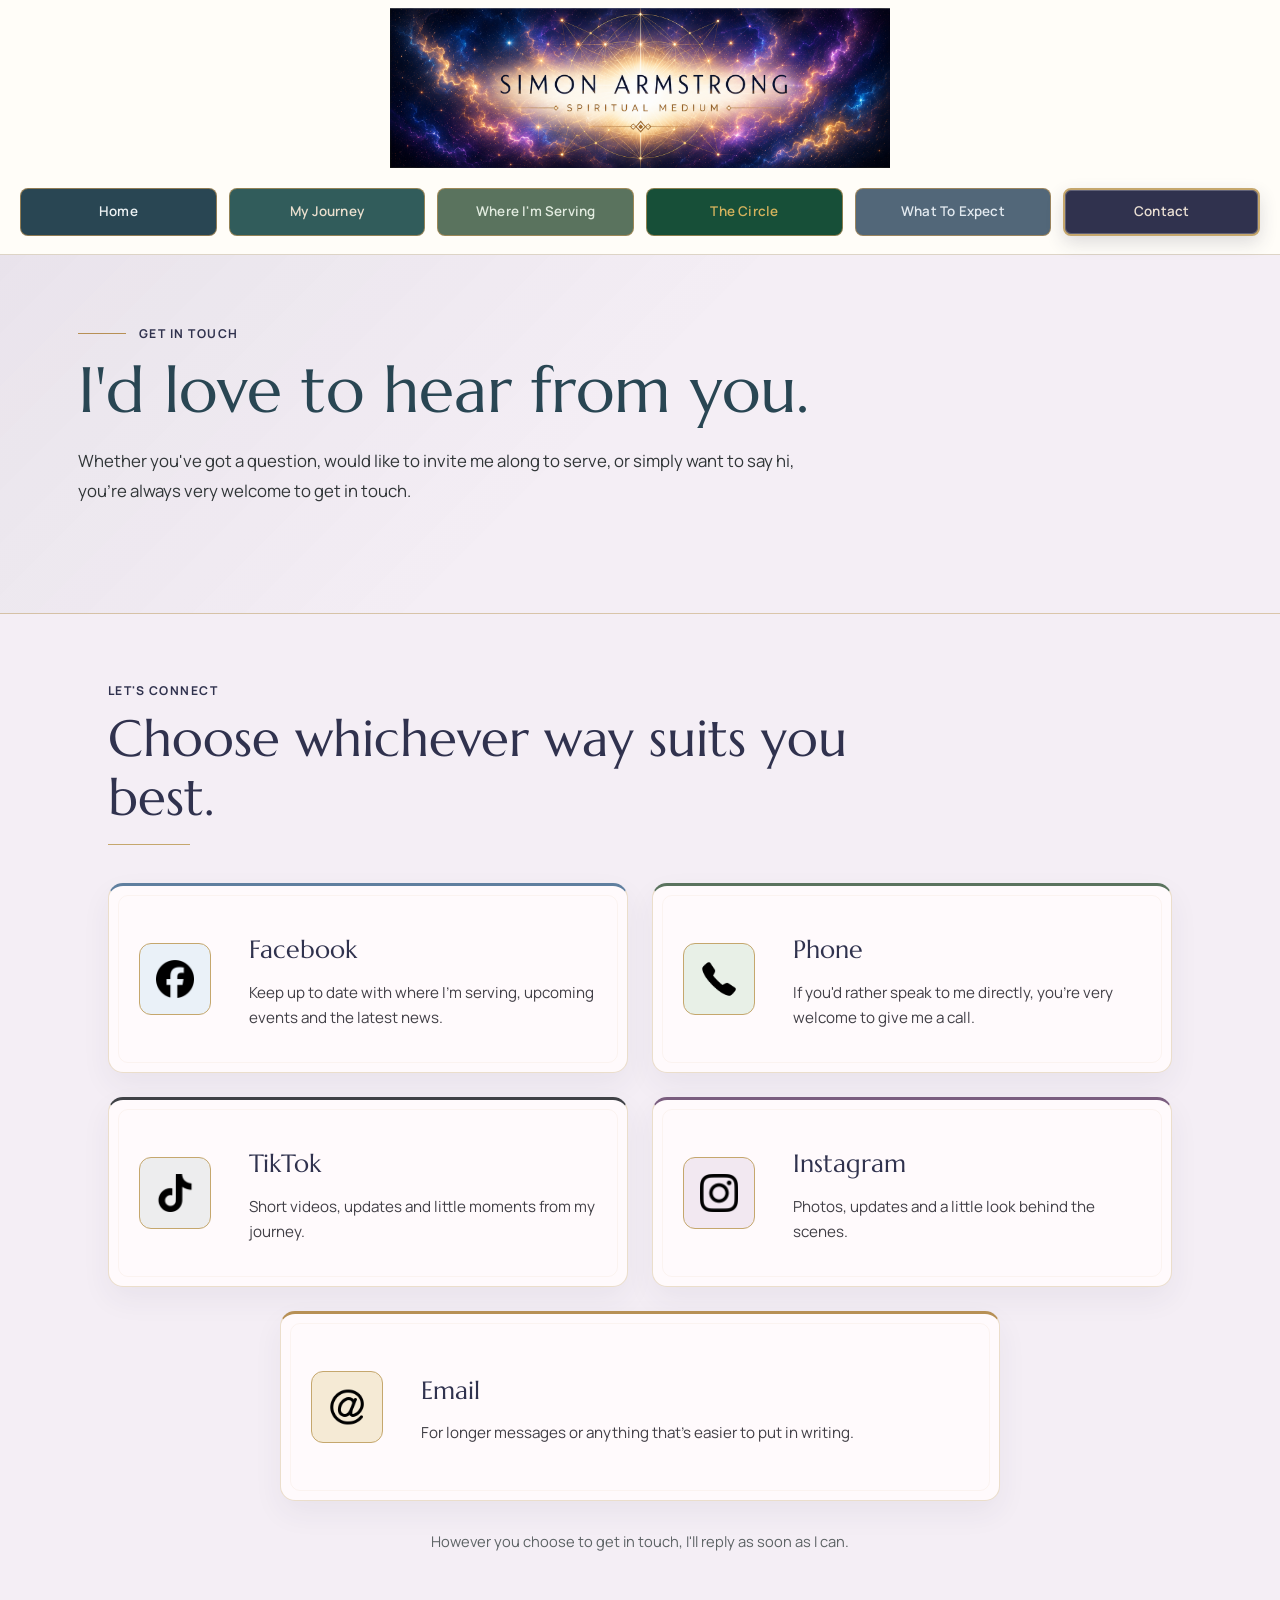
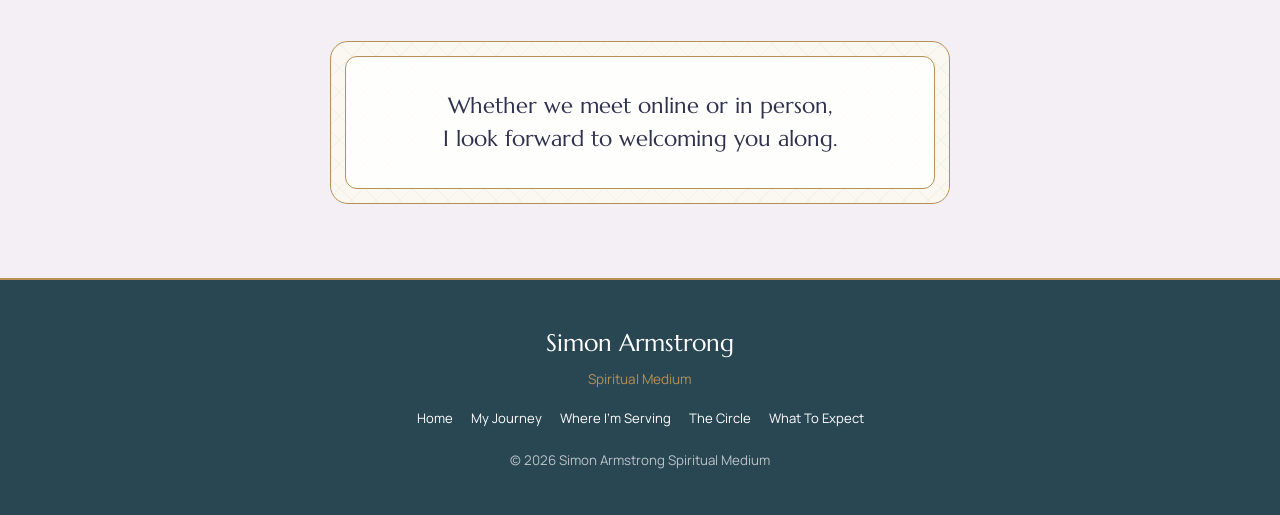
==== contact.html @ 05989e6f "Launch Version 2 website" ====
<!DOCTYPE html>
<html lang="en">
<head>
  <meta charset="UTF-8">
  <meta name="viewport" content="width=device-width, initial-scale=1.0">

  <title>Contact | Simon Armstrong Spiritual Medium</title>
  <meta name="description" content="Get in touch with Simon Armstrong Spiritual Medium through Facebook, Instagram, TikTok, phone or email.">

  <link rel="preconnect" href="https://fonts.googleapis.com">
  <link rel="preconnect" href="https://fonts.gstatic.com" crossorigin>
  <link href="https://fonts.googleapis.com/css2?family=Manrope:wght@400;500;600;700&family=Marcellus&display=swap" rel="stylesheet">

  <link rel="icon" type="image/x-icon" href="Images/favicon.ico">
  <link rel="icon" type="image/png" sizes="32x32" href="Images/favicon-32x32.png">
  <link rel="icon" type="image/png" sizes="16x16" href="Images/favicon-16x16.png">
  <link rel="apple-touch-icon" sizes="180x180" href="Images/apple-touch-icon.png">
  <link rel="icon" type="image/png" sizes="192x192" href="Images/android-chrome-192x192.png">
  <link rel="icon" type="image/png" sizes="512x512" href="Images/favicon-512x512.png">
  <link rel="manifest" href="site.webmanifest">

  <link rel="stylesheet" href="css/style.css">
  <link rel="stylesheet" href="css/contact.css">
</head>

<body class="page-contact">

  <header class="site-header">
    <div class="banner-wrap">
      <img
        class="site-banner"
        src="Images/Simon-Armstrong-Banner.png"
        alt="Simon Armstrong Spiritual Medium">
    </div>

    <nav class="site-nav" aria-label="Main navigation">
      <a class="nav-link nav-home" href="index.html">Home</a>
      <a class="nav-link nav-journey" href="my-journey.html">My Journey</a>
      <a class="nav-link nav-serving" href="where-im-serving.html">Where I'm Serving</a>
      <a class="nav-link nav-circle" href="the-circle.html">The Circle</a>
      <a class="nav-link nav-expect" href="what-to-expect.html">What To Expect</a>
      <a class="nav-link nav-contact active" href="contact.html" aria-current="page">Contact</a>
    </nav>
  </header>

  <main>

    <section class="contact-hero">
      <div class="contact-hero-inner">
        <p class="eyebrow contact-eyebrow">Get In Touch</p>
        <h1>I'd love to hear from you.</h1>
        <p class="contact-intro">
          Whether you've got a question, would like to invite me along to serve,
          or simply want to say hi, you're always very welcome to get in touch.
        </p>
      </div>
    </section>

    <section class="contact-main">

      <div class="contact-heading">
        <p class="section-kicker">Let's connect</p>
        <h2>Choose whichever way suits you best.</h2>
        <span class="contact-heading-line" aria-hidden="true"></span>
      </div>

      <div class="contact-grid">

        <a class="contact-card contact-facebook"
           href="https://www.facebook.com/SimonArmstrongSpiritualMedium/"
           target="_blank"
           rel="noopener noreferrer"
           aria-label="Visit Simon Armstrong Spiritual Medium on Facebook">
          <div class="contact-icon-tile">
            <img src="Images/facebook.png" alt="" class="contact-icon">
          </div>
          <div class="contact-card-copy">
            <h3>Facebook</h3>
            <p>Keep up to date with where I'm serving, upcoming events and the latest news.</p> 
          </div>
        </a>

        <a class="contact-card contact-phone"
           href="tel:07507223166"
           aria-label="Call Simon Armstrong">
          <div class="contact-icon-tile">
            <img src="Images/Phone-Icon.png" alt="" class="contact-icon">
          </div>
          <div class="contact-card-copy">
            <h3>Phone</h3>
            <p>If you'd rather speak to me directly, you're very welcome to give me a call.</p>
          </div>
        </a>

        <a class="contact-card contact-tiktok"
           href="https://www.tiktok.com/@simonarmstrongmedium"
           target="_blank"
           rel="noopener noreferrer"
           aria-label="Follow Simon Armstrong Spiritual Medium on TikTok">
          <div class="contact-icon-tile">
            <img src="Images/tiktok.png" alt="" class="contact-icon">
          </div>
          <div class="contact-card-copy">
            <h3>TikTok</h3>
            <p>Short videos, updates and little moments from my journey.</p>
          </div>
        </a>

        <a class="contact-card contact-instagram"
           href="https://www.instagram.com/simonarmstrongspiritualmedium/"
           target="_blank"
           rel="noopener noreferrer"
           aria-label="Follow Simon Armstrong Spiritual Medium on Instagram">
          <div class="contact-icon-tile">
            <img src="Images/instagram.png" alt="" class="contact-icon">
          </div>
          <div class="contact-card-copy">
            <h3>Instagram</h3>
            <p>Photos, updates and a little look behind the scenes.</p>
          </div>
        </a>

        <a class="contact-card contact-email contact-card-wide"
           href="mailto:Simon.Armstrong.Medium@hotmail.com"
           aria-label="Email Simon Armstrong">
          <div class="contact-icon-tile">
            <img src="Images/Email-Icon.png" alt="" class="contact-icon">
          </div>
          <div class="contact-card-copy">
            <h3>Email</h3>
            <p>For longer messages or anything that's easier to put in writing.</p>
          </div>
        </a>

      </div>

      <p class="contact-note">
        However you choose to get in touch, I'll reply as soon as I can.
      </p>

    </section>

    <section class="contact-belief">
      <aside class="contact-signature">
        <div class="contact-signature-inner">
          <p>
            Whether we meet online or in person,<br>
            I look forward to welcoming you along.
          </p>
        </div>
      </aside>
    </section>

  </main>

  <footer class="site-footer">
    <div class="footer-inner">
      <div>
        <strong>Simon Armstrong</strong>
        <span>Spiritual Medium</span>
      </div>

      <div class="footer-links">
        <a href="index.html">Home</a>
        <a href="my-journey.html">My Journey</a>
        <a href="where-im-serving.html">Where I'm Serving</a>
        <a href="the-circle.html">The Circle</a>
        <a href="what-to-expect.html">What To Expect</a>
      </div>

      <small>&copy; 2026 Simon Armstrong Spiritual Medium</small>
    </div>
  </footer>

</body>
</html>
---- css/style.css ----
:root {
  --cream: #f7f3eb;
  --warm-white: #fffdf8;
  --charcoal: #303537;
  --muted-text: #5c6264;
  --brass: #b79055;
  --stone: #ddd4c6;
  --shadow: 0 16px 38px rgba(36, 58, 68, 0.11);

  --home-dark: #294653;
  --home-light: #edf2f4;

  --journey-dark: #315c5b;
  --journey-light: #eadfce;

  --serving-dark: #5a735e;
  --serving-light: #e1ebdf;

  --circle-dark: #174f38;
  --circle-light: #d5b35d;

  --expect-dark: #526779;
  --expect-light: #e2e9ef;

  --contact-dark: #30324E;
  --contact-light: #e9dfd3;

  --page-width: 1320px;
}

* {
  box-sizing: border-box;
}

html {
  scroll-behavior: smooth;
}

body {
  margin: 0;
  background: var(--cream);
  color: var(--charcoal);
  font-family: "Manrope", Arial, sans-serif;
  line-height: 1.75;
}

img {
  display: block;
  max-width: 100%;
}

a {
  color: inherit;
}

.site-header {
  background: var(--warm-white);
  border-bottom: 1px solid var(--stone);
}

.banner-wrap {
    width: 96%;
    max-width: 1360px;
    margin: 0 auto;
    padding: 8px 0 6px;
}

.site-banner {
    display: block;
    width: 100%;
    height: auto;
    max-height: 160px;
    object-fit: contain;
    object-position: center;
}

.site-nav {
  max-width: var(--page-width);
  margin: 0 auto;
  padding: 14px 20px 18px;
  display: grid;
  grid-template-columns: repeat(6, minmax(0, 1fr));
  gap: 12px;
}

.nav-link {
  min-height: 46px;
  padding: 10px 12px;
  display: flex;
  align-items: center;
  justify-content: center;
  border: 1px solid rgba(183, 144, 85, 0.72);
  border-radius: 8px;
  text-decoration: none;
  text-align: center;
  letter-spacing: 0.015em;
  font-size: 0.84rem;
  font-weight: 600;
  transition: transform 180ms ease, box-shadow 180ms ease, filter 180ms ease;
}

.nav-link:hover,
.nav-link:focus-visible {
  transform: translateY(-2px);
  box-shadow: 0 8px 18px rgba(30, 50, 58, 0.12);
  filter: brightness(1.04);
}

.nav-home {
  background: var(--home-dark);
  color: var(--home-light);
}

.nav-journey {
  background: var(--journey-dark);
  color: var(--journey-light);
}

.nav-serving {
  background: var(--serving-dark);
  color: var(--serving-light);
}

.nav-circle {
  background: var(--circle-dark);
  color: var(--circle-light);
}

.nav-expect {
  background: var(--expect-dark);
  color: var(--expect-light);
}

.nav-contact {
  background: var(--contact-dark);
  color: var(--contact-light);
}

.nav-link.active {
  transform: none;
  border-width: 2px;
  box-shadow: inset 0 0 0 1px rgba(255, 255, 255, 0.2);
}

.hero {
  max-width: var(--page-width);
  margin: 0 auto;
  padding: 56px 30px 78px;
  display: grid;
  grid-template-columns: minmax(0, 1.58fr) minmax(220px, 0.42fr);
  gap: 64px;
  align-items: center;
}

.hero-copy {
  max-width: 760px;
}

.eyebrow,
.section-kicker {
  margin: 0;
  color: var(--journey-dark);
  font-size: 0.76rem;
  font-weight: 700;
  letter-spacing: 0.12em;
  text-transform: uppercase;
}

.eyebrow {
  display: flex;
  align-items: center;
  gap: 13px;
}

.eyebrow::before {
  content: "";
  width: 48px;
  height: 1px;
  background: var(--brass);
}

h1,
h2,
h3 {
  margin-top: 0;
  color: var(--home-dark);
  font-family: "Marcellus", Georgia, serif;
  font-weight: 400;
}

.hero h1 {
  margin: 16px 0 22px;
  font-size: clamp(3rem, 5.5vw, 5.25rem);
  line-height: 1.03;
}

.hero-lead {
  font-size: 1.12rem;
}

.hero p {
  margin: 0 0 15px;
}

.thank-you-line {
  font-weight: 600;
}

.button-row {
  margin-top: 28px;
  display: flex;
  flex-wrap: wrap;
  gap: 13px;
}

.page-button,
.panel-link {
  display: inline-flex;
  align-items: center;
  justify-content: center;
  min-height: 47px;
  padding: 12px 22px;
  border: 1px solid var(--brass);
  border-radius: 8px;
  text-decoration: none;
  letter-spacing: 0.01em;
  font-size: 0.78rem;
  font-weight: 700;
  transition: transform 180ms ease, box-shadow 180ms ease, filter 180ms ease;
}

.page-button:hover,
.page-button:focus-visible,
.panel-link:hover,
.panel-link:focus-visible {
  transform: translateY(-2px);
  box-shadow: 0 8px 18px rgba(31, 51, 59, 0.12);
  filter: brightness(1.04);
}

.journey-button,
.journey-link {
  background: var(--journey-dark);
  color: var(--journey-light);
}

.serving-button,
.serving-link {
  background: var(--serving-dark);
  color: var(--serving-light);
}

.circle-button {
  background: var(--circle-dark);
  color: var(--circle-light);
}

.expect-button,
.expect-link {
  background: var(--expect-dark);
  color: var(--expect-light);
}

.portrait-frame {
  width: min(100%, 255px);
  justify-self: end;
  padding: 7px;
  background: var(--warm-white);
  border: 1px solid var(--brass);
  border-radius: 14px;
  box-shadow: var(--shadow);
}

.hero-portrait {
  width: 100%;
  max-height: 330px;
  border-radius: 9px;
  object-fit: cover;
  object-position: center 14%;
}

.belief {
  background: var(--home-dark);
  border-top: 1px solid var(--brass);
  border-bottom: 1px solid var(--brass);
  color: white;
}

.belief-inner {
  max-width: 930px;
  margin: 0 auto;
  padding: 54px 28px;
  text-align: center;
}

.belief p {
  margin: 0;
  font-family: "Marcellus", Georgia, serif;
  font-size: clamp(1.5rem, 3vw, 2.2rem);
  line-height: 1.5;
}

.section-shell {
  max-width: var(--page-width);
  margin: 0 auto;
  padding: 76px 28px;
}

.section-heading {
  max-width: 760px;
  margin: 0 auto 70px;
  text-align: center;
}

.section-heading.left {
  max-width: none;
  margin-left: 0;
  text-align: left;
}

.section-heading h2,
.circle-copy h2,
.expect-copy h2 {
  margin: 8px 0 10px;
  font-size: clamp(2.25rem, 4vw, 3.7rem);
  line-height: 1.1;
}

.heading-line {
  display: block;
  width: 86px;
  height: 1px;
  margin: 17px auto 0;
  background: var(--brass);
}

.section-heading.left .heading-line {
  margin-left: 0;
}

.next-service {
  padding-bottom: 28px;
}

.next-service-card {
  position: relative;
  overflow: hidden;
  padding: 30px;
  display: grid;
  grid-template-columns: 150px 1fr auto;
  gap: 30px;
  align-items: center;
  background: var(--warm-white);
  border: 1px solid var(--stone);
  border-radius: 14px;
  box-shadow: 0 12px 30px rgba(36, 58, 68, 0.08);
}

.next-date,
.next-details,
.next-type,
.loading-message,
.no-services {
  position: relative;
}

.next-date {
  color: var(--serving-dark);
  font-size: 0.84rem;
  font-weight: 700;
  letter-spacing: 0.05em;
}

.next-date strong {
  display: block;
  margin-top: 4px;
  color: var(--home-dark);
  font-family: "Marcellus", Georgia, serif;
  font-size: 2.15rem;
  font-weight: 400;
  letter-spacing: 0;
  line-height: 1;
}

.next-details h3 {
  margin: 0 0 4px;
  font-size: 1.55rem;
}

.next-details p {
  margin: 0;
  color: var(--muted-text);
}

.next-type {
  padding: 9px 13px;
  background: var(--serving-dark);
  color: var(--serving-light);
  border: 1px solid var(--brass);
  border-radius: 8px;
  font-size: 0.72rem;
  font-weight: 700;
}

.text-link {
  display: inline-block;
  margin-top: 20px;
  color: var(--serving-dark);
  font-weight: 700;
  text-decoration-thickness: 1px;
  text-underline-offset: 4px;
}

.feature-grid{
    display:grid;
    grid-template-columns:repeat(2,minmax(0,1fr));
    gap:24px;
}

.feature-panel {
    min-height: 275px;
    padding: 32px;
    display: flex;
    flex-direction: column;
    background: var(--warm-white);
    border: 1px solid var(--stone);
    border-radius: 14px;
    transition: transform 180ms ease, box-shadow 180ms ease;
}

.feature-panel:hover {
 transform: translateY(-6px);
box-shadow: 0 18px 35px rgba(0,0,0,.08);
}

.feature-accent {
  width: 72px;
  height: 4px;
  margin-bottom: 22px;
  border-radius: 999px;
}

.journey-panel .feature-accent {
  background: var(--journey-dark);
}

.serving-panel .feature-accent {
  background: var(--serving-dark);
}

.expect-panel .feature-accent {
  background: var(--expect-dark);
}

.journey-panel {
    background: var(--warm-white);
}

.serving-panel {
    background: #f7fbf7;
}

.expect-panel {
    background: #f7f9fd;
}

.feature-panel h3 {
  margin-bottom: 12px;
  font-size: 1.9rem;
}

.feature-panel p {
  margin-bottom: 23px;
}

.panel-link {
    min-height: 40px;
    padding: 11px 16px;
    font-size: 0.72rem;

    display: inline-flex;
    width: fit-content;
    align-items: center;
    justify-content: center;

    margin-top: auto;
    align-self: flex-start;
}

.circle-section {
  padding: 74px 24px;
  background: #eaf0e9;
  border-top: 1px solid var(--stone);
  border-bottom: 1px solid var(--stone);
}

.circle-inner {
  max-width: var(--page-width);
  margin: 0 auto;
  display: grid;
  grid-template-columns: 0.84fr 1.16fr;
  gap: 58px;
  align-items: center;
}

.circle-brand-panel {
  min-height: 255px;
  padding: 36px;
  display: grid;
  place-content: center;
  text-align: center;
  background: var(--circle-dark);
  border: 1px solid var(--brass);
  border-radius: 16px;
  color: var(--circle-light);
}

.circle-small {
  margin: 0;
  font-size: 0.83rem;
  font-weight: 700;
  letter-spacing: 0.08em;
}

.circle-brand-panel h2 {
  margin: 3px 0 14px;
  color: var(--circle-light);
  font-size: clamp(2.4rem, 4vw, 3.8rem);
}

.circle-tagline {
  margin: 0;
  font-size: 0.76rem;
  font-weight: 700;
  letter-spacing: 0.06em;
}

.circle-copy p {
  font-size: 1.03rem;
}

.circle-eyebrow {
  color: var(--circle-dark);
}

.expect-section {
  display: grid;
  grid-template-columns: minmax(0, 0.78fr) minmax(0, 1.22fr);
  gap: 54px;
  align-items: center;
}

.expect-quote {
  min-height: 260px;
  padding: 35px;
  display: grid;
  place-items: center;
  background:
    linear-gradient(135deg, transparent 39%, rgba(82, 103, 121, 0.10) 40%, rgba(82, 103, 121, 0.10) 41%, transparent 42%),
    linear-gradient(45deg, transparent 39%, rgba(82, 103, 121, 0.10) 40%, rgba(82, 103, 121, 0.10) 41%, transparent 42%),
    var(--warm-white);
  background-size: 38px 38px;
  border: 1px solid var(--stone);
  border-radius: 14px;
}

.expect-quote p {
  max-width: 330px;
  margin: 0;
  padding: 23px;
  background: rgba(255, 253, 248, 0.94);
  border: 1px solid var(--brass);
  border-radius: 10px;
  color: var(--expect-dark);
  font-family: "Marcellus", Georgia, serif;
  font-size: 1.55rem;
  line-height: 1.4;
  text-align: center;
}

.expect-eyebrow {
  color: var(--expect-dark);
}

.site-footer {
  background: var(--home-dark);
  border-top: 2px solid var(--brass);
  color: white;
}

.footer-inner {
  max-width: var(--page-width);
  margin: 0 auto;
  padding: 42px 24px;
  text-align: center;
}

.site-footer strong {
  display: block;
  font-family: "Marcellus", Georgia, serif;
  font-size: 1.5rem;
  font-weight: 400;
}

.site-footer span {
  color: var(--brass);
  font-size: 0.85rem;
}

.footer-links {
  margin: 15px 0;
  display: flex;
  flex-wrap: wrap;
  justify-content: center;
  gap: 18px;
}

.footer-links a {
  color: white;
  font-size: 0.82rem;
  text-decoration: none;
}

.site-footer small {
  color: rgba(255, 255, 255, 0.68);
}

@media (max-width: 980px) {
  .site-nav {
    grid-template-columns: repeat(3, minmax(0, 1fr));
  }

  .hero {
    grid-template-columns: 1fr;
    gap: 40px;
    padding-top: 48px;
  }

  .portrait-frame {
    justify-self: center;
  }

  .next-service-card {
    grid-template-columns: 120px 1fr;
  }

  .next-type {
    grid-column: 1 / -1;
    justify-self: start;
  }

  .feature-grid,
  .circle-inner,
  .expect-section {
    grid-template-columns: 1fr;
  }
}

@media (max-width: 620px) {
  .banner-wrap {
    padding: 6px 4px 4px;
  }

  .site-banner {
    max-height: 96px;
  }

  .site-nav {
    grid-template-columns: repeat(2, minmax(0, 1fr));
    gap: 8px;
    padding: 12px 12px 15px;
  }

  .nav-link {
    min-height: 42px;
    padding: 9px 8px;
    font-size: 0.7rem;
  }

  .hero,
  .section-shell {
    padding-left: 20px;
    padding-right: 20px;
  }

  .hero h1 {
    font-size: clamp(2.7rem, 15vw, 4.1rem);
  }

  .portrait-frame {
    width: min(74vw, 235px);
  }

  .hero-portrait {
    max-height: 310px;
  }

  .next-service-card {
    grid-template-columns: 1fr;
    gap: 14px;
  }

  .next-type {
    grid-column: auto;
  }

  .feature-panel {
    padding: 28px;
  }

  .circle-section {
    padding-left: 20px;
    padding-right: 20px;
  }
}
---- css/contact.css ----
/* =========================================
   CONTACT
   ========================================= */

:root {
  --contact-page: #f4eef5;
  --contact-surface: #fffafc;
  --contact-deep: #30324e;
  --contact-mid: #726b83;
  --contact-soft: #e8deeb;
  --contact-line: #c5a76d;
  --contact-text: #413f46;
}

.page-contact {
  background: var(--contact-page);
}

.page-contact .nav-contact.active {
  border-color: var(--contact-line);
  box-shadow:
    inset 0 0 0 1px rgba(255,255,255,.24),
    0 7px 18px rgba(48,50,78,.16);
}

/* ---------- Hero ---------- */

.contact-hero {
  padding: 68px 0 90px;
  background:
    linear-gradient(135deg, rgba(48,50,78,.06), transparent 48%),
    var(--contact-page);
  border-bottom: 1px solid rgba(197,167,109,.55);
}

.contact-hero-inner {
  max-width: 1180px;
  margin: 0 auto;
  padding: 0 28px
}

.contact-eyebrow {
  color: var(--contact-deep);
}

.contact-hero h1 {
    max-width: 760px;
    margin: 14px 0 24px;
    font-family: "Marcellus", Georgia, serif;
    font-size: clamp(2.45rem, 5vw, 4.25rem);
    font-weight: 400;
    line-height: 1;
}

.contact-intro {
    max-width: 720px;
    font-size: 1.05rem;
    line-height: 1.8;
}

.contact-intro p {
    margin: 0 0 22px;
}

.contact-intro p:last-child {
    margin-bottom: 0;
}

/* ---------- Contact area ---------- */

.contact-main {
  max-width: 1120px;
  margin: 0 auto;
  padding: 66px 28px 34px;
}

.contact-heading {
  max-width: 760px;
  margin-bottom: 38px;
}

.contact-heading .section-kicker {
  color: var(--contact-deep);
}

.contact-heading h2 {
  margin: 8px 0 0;
  color: var(--contact-deep);
  font-family: "Marcellus", Georgia, serif;
  font-size: clamp(2rem, 4vw, 3.2rem);
  font-weight: 400;
  line-height: 1.15;
}

.contact-heading-line {
  display: block;
  width: 82px;
  height: 1px;
  margin-top: 17px;
  background: var(--contact-line);
}

/* ---------- Contact cards ---------- */

.contact-grid {
  display: grid;
  grid-template-columns: repeat(2, minmax(0, 1fr));
  gap: 24px;
}

.contact-card {
  position: relative;
  min-height: 190px;
  padding: 30px;
  display: grid;
  grid-template-columns: 86px minmax(0, 1fr);
  gap: 24px;
  align-items: center;
  overflow: hidden;
  background: var(--contact-surface);
  border: 1px solid rgba(197,167,109,.34);
  border-radius: 15px;
  box-shadow: 0 12px 30px rgba(48,50,78,.06);
  color: var(--contact-text);
  text-decoration: none;
  transition:
    transform 180ms ease,
    box-shadow 180ms ease,
    border-color 180ms ease;
}

.contact-card::after {
  content: "";
  position: absolute;
  inset: 9px;
  border: 1px solid rgba(197,167,109,.08);
  border-radius: 10px;
  pointer-events: none;
}

.contact-card:hover,
.contact-card:focus-visible {
  transform: translateY(-4px);
  border-color: rgba(197,167,109,.62);
  box-shadow: 0 17px 36px rgba(48,50,78,.11);
}

.contact-card-wide {
  grid-column: 1 / -1;
  width: min(100%, 720px);
  justify-self: center;
}

.contact-icon-tile {
  position: relative;
  z-index: 1;
  width: 72px;
  height: 72px;
  display: grid;
  place-items: center;
  border: 1px solid var(--contact-line);
  border-radius: 12px;
}

.contact-icon {
  width: 38px;
  height: 38px;
  object-fit: contain;
}

/* Familiar icons, framed with site-friendly colour */

.contact-facebook .contact-icon-tile {
  background: #eaf1f8;
}

.contact-phone .contact-icon-tile {
  background: #e8f0e7;
}

.contact-tiktok .contact-icon-tile {
  background: #ededee;
}

.contact-instagram .contact-icon-tile {
  background: #f2e8f1;
}

.contact-email .contact-icon-tile {
  background: #f5ead5;
}

.contact-card-copy {
  position: relative;
  z-index: 1;
}

.contact-card h3 {
  margin: 0 0 8px;
  color: var(--contact-deep);
  font-family: "Marcellus", Georgia, serif;
  font-size: 1.55rem;
  font-weight: 400;
}

.contact-card p {
  margin: 0;
  color: var(--contact-text);
  font-size: .95rem;
  line-height: 1.65;
}

.contact-link-text {
  display: inline-block;
  margin-top: 14px;
  color: var(--contact-deep);
  font-size: .78rem;
  font-weight: 700;
  text-decoration: underline;
  text-decoration-thickness: 1px;
  text-underline-offset: 4px;
}

/* Subtle platform/contact accent lines */

.contact-facebook {
  border-top: 3px solid #5f7f9f;
}

.contact-phone {
  border-top: 3px solid var(--serving-dark);
}

.contact-tiktok {
  border-top: 3px solid #3f4146;
}

.contact-instagram {
  border-top: 3px solid #7a5d7f;
}

.contact-email {
  border-top: 3px solid var(--brass);
}

.contact-note {
  max-width: 720px;
  margin: 28px auto 0;
  color: var(--muted-text);
  font-size: .92rem;
  text-align: center;
}

/* ---------- Signature box ---------- */

.contact-belief {
  margin: 52px 0 74px;
  padding: 0 24px;
}

.contact-signature {
  max-width: 620px;
  margin: 0 auto;
  padding: 14px;
  border: .8px solid var(--brass);
  border-radius: 18px;
  background:
    repeating-linear-gradient(
      45deg,
      transparent,
      transparent 16px,
      rgba(184,147,74,.06) 16px,
      rgba(184,147,74,.06) 17px
    ),
    repeating-linear-gradient(
      -45deg,
      transparent,
      transparent 16px,
      rgba(184,147,74,.06) 16px,
      rgba(184,147,74,.06) 17px
    ),
    #fbf8f1;
}

.contact-signature-inner {
  border: .8px solid var(--brass);
  border-radius: 12px;
  padding: 32px 40px;
  background: rgba(255,255,255,.85);
}

.contact-signature-inner p {
  max-width: 500px;
  margin: 0 auto;
  color: var(--contact-deep);
  font-family: "Marcellus", Georgia, serif;
  font-size: clamp(1.12rem, 2vw, 1.35rem);
  line-height: 1.55;
  text-align: center;
}

/* ---------- Responsive ---------- */

@media (max-width: 820px) {
  .contact-hero {
    padding: 52px 20px 50px;
  }

  .contact-main {
    padding: 52px 20px 32px;
  }

  .contact-grid {
    grid-template-columns: 1fr;
  }

  .contact-card-wide {
    grid-column: 1;
    width: 100%;
  }
}

@media (max-width: 560px) {
  .contact-card {
    grid-template-columns: 64px minmax(0, 1fr);
    gap: 18px;
    padding: 24px 21px;
    border-radius: 12px;
  }

  .contact-icon-tile {
    width: 58px;
    height: 58px;
  }

  .contact-icon {
    width: 31px;
    height: 31px;
  }

  .contact-card h3 {
    font-size: 1.4rem;
  }

  .contact-belief {
    margin-top: 42px;
    margin-bottom: 58px;
  }

  .contact-signature-inner {
    padding: 26px 22px;
  }
}
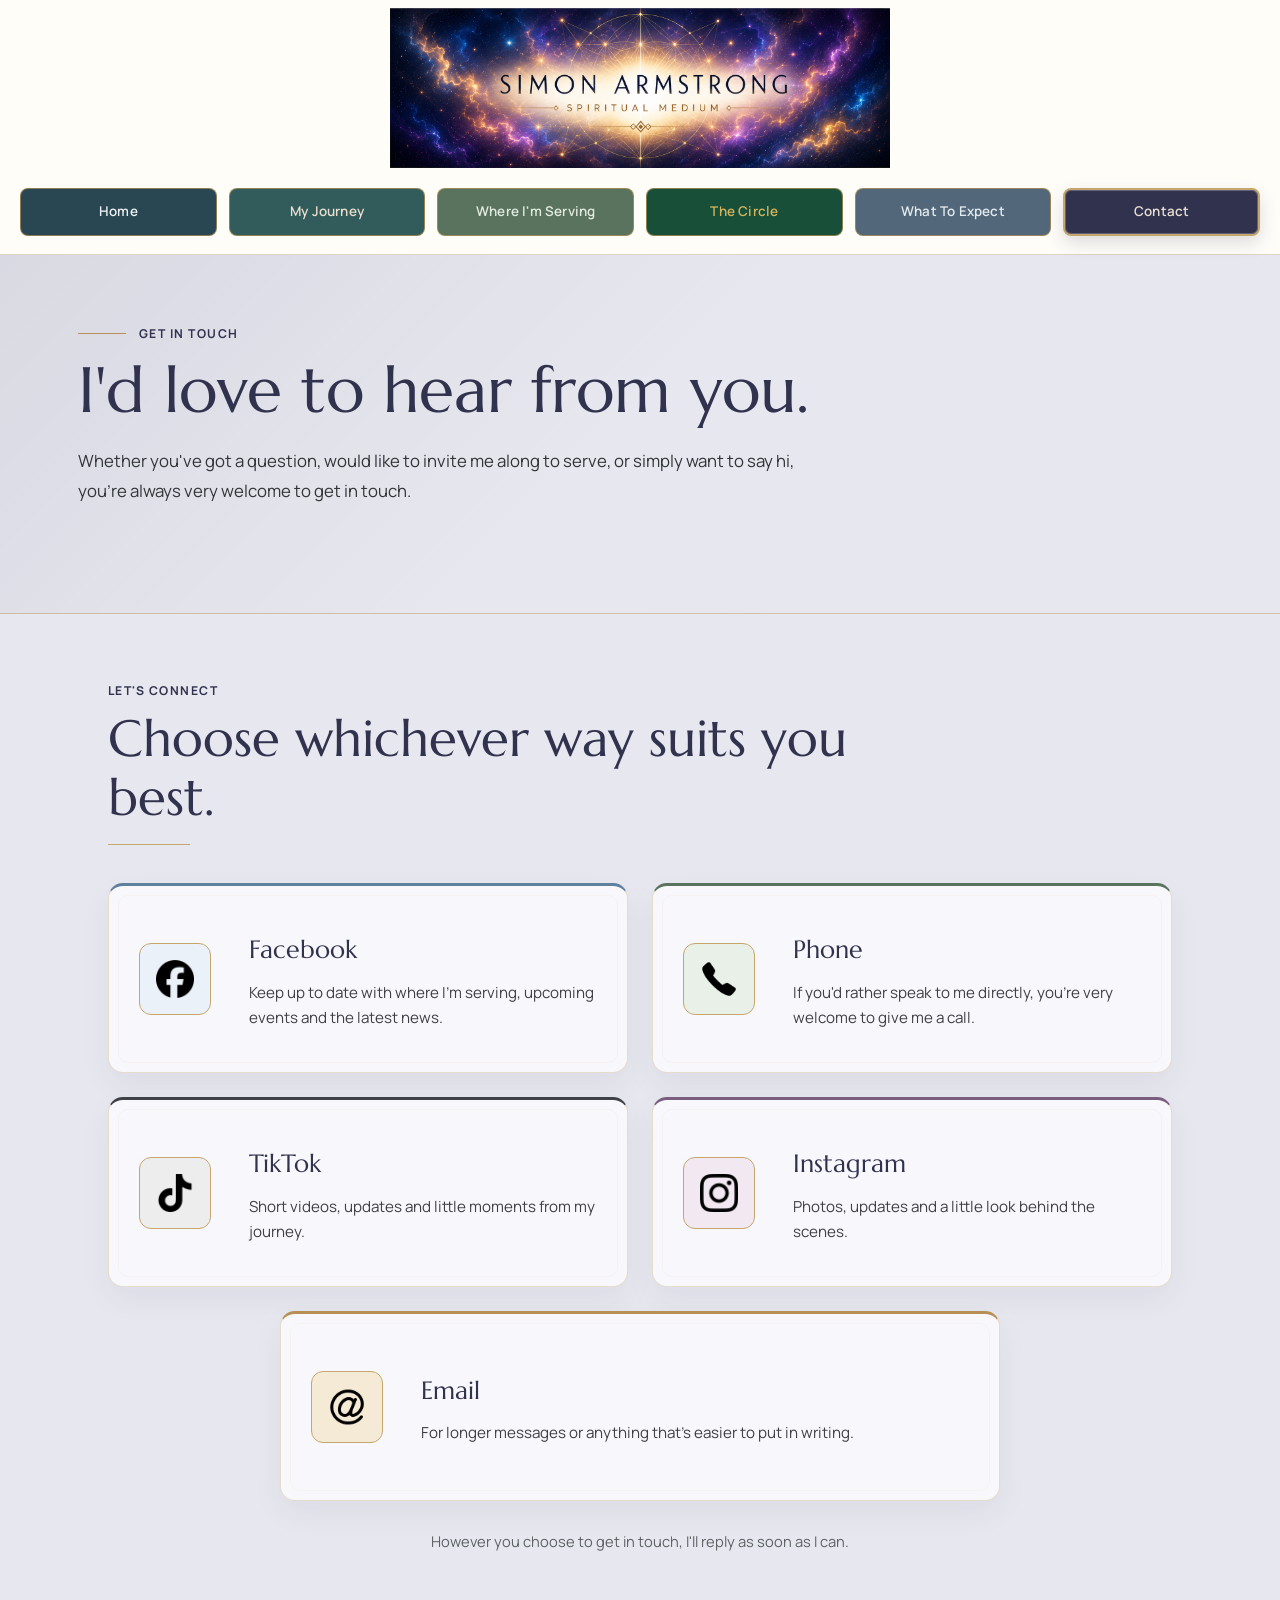
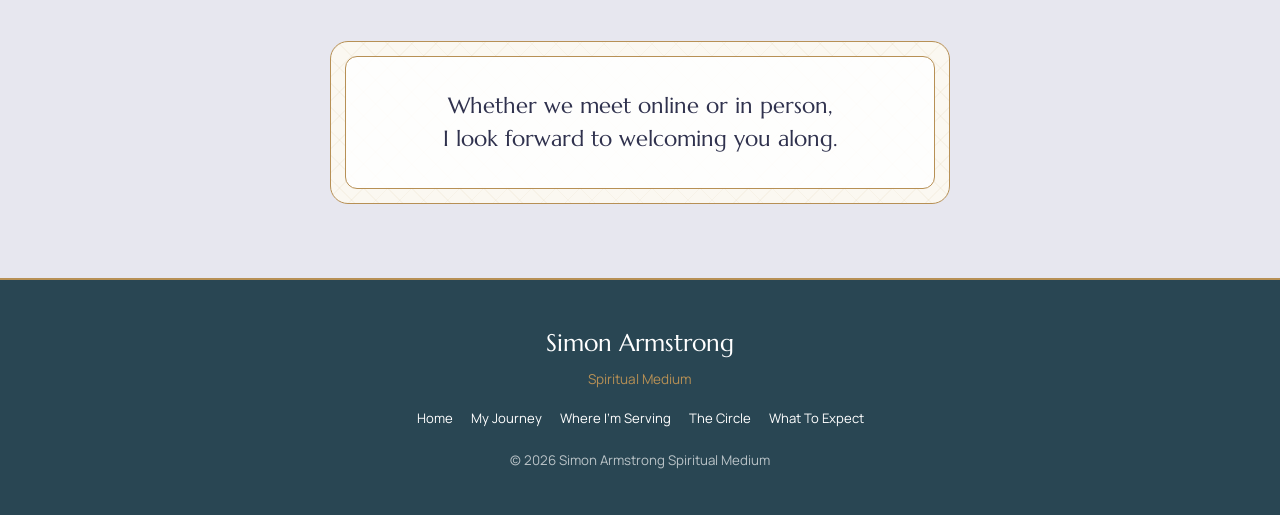
==== commit 1e7f2c3d: "Update contact email address" ====
--- a/contact.html
+++ b/contact.html
@@ -121,7 +121,7 @@
         </a>
 
         <a class="contact-card contact-email contact-card-wide"
-           href="mailto:Simon.Armstrong.Medium@hotmail.com"
+           href="mailto:bookings@simonmedium.co.uk"
            aria-label="Email Simon Armstrong">
           <div class="contact-icon-tile">
             <img src="Images/Email-Icon.png" alt="" class="contact-icon">
@@ -172,5 +172,8 @@
     </div>
   </footer>
 
+<!-- Cloudflare Web Analytics -->
+<script type='module' src='https://static.cloudflareinsights.com/beacon.min.js' data-cf-beacon='{"token": "c7f8a6e988ec46b0ac77bfaba0fab839"}'></script>
+<!-- End Cloudflare Web Analytics -->
 </body>
 </html>
--- a/css/style.css
+++ b/css/style.css
@@ -713,3 +713,136 @@
     padding-right: 20px;
   }
 }
+
+
+/* Homepage testimonials */
+.kind-words-section {
+  padding: 78px 28px;
+  background: var(--home-light);
+  border-top: 1px solid rgba(183, 144, 85, 0.34);
+  border-bottom: 1px solid rgba(183, 144, 85, 0.34);
+}
+
+.kind-words-inner {
+  max-width: 1180px;
+  margin: 0 auto;
+}
+
+.kind-words-heading {
+  max-width: 680px;
+  margin: 0 auto 38px;
+  text-align: center;
+}
+
+.kind-words-heading .section-kicker {
+  margin-bottom: 10px;
+}
+
+.kind-words-heading h2 {
+  margin: 0;
+  color: var(--home-dark);
+  font-family: "Marcellus", Georgia, serif;
+  font-size: clamp(2rem, 4vw, 3rem);
+  font-weight: 400;
+}
+
+.kind-words-heading p:last-child {
+  max-width: 590px;
+  margin: 14px auto 0;
+  color: var(--muted-text);
+  line-height: 1.7;
+}
+
+.kind-words-track {
+  display: grid;
+  grid-template-columns: repeat(3, minmax(0, 1fr));
+  gap: 20px;
+}
+
+.kind-word-card {
+  min-width: 0;
+  padding: 26px;
+  background: var(--warm-white);
+  border: 1px solid rgba(183, 144, 85, 0.4);
+  border-radius: 16px;
+  box-shadow: 0 12px 28px rgba(41, 70, 83, 0.07);
+  display: flex;
+  flex-direction: column;
+}
+
+.kind-word-mark {
+  color: var(--brass);
+  font-family: "Marcellus", Georgia, serif;
+  font-size: 2.1rem;
+  line-height: 0.75;
+}
+
+.kind-word-card blockquote {
+  margin: 12px 0 24px;
+  color: var(--home-dark);
+  font-family: "Marcellus", Georgia, serif;
+  font-size: 1.05rem;
+  line-height: 1.65;
+  flex: 1;
+}
+
+.kind-word-source {
+  padding-top: 16px;
+  border-top: 1px solid rgba(183, 144, 85, 0.4);
+}
+
+.kind-word-source strong {
+  display: block;
+  color: var(--home-dark);
+  font-size: 0.9rem;
+}
+
+.kind-word-source span {
+  display: block;
+  margin-top: 4px;
+  color: var(--muted-text);
+  font-size: 0.73rem;
+  line-height: 1.45;
+}
+
+.kind-word-proof {
+  display: inline-block;
+  margin-top: 14px;
+  color: var(--serving-dark);
+  font-size: 0.76rem;
+  font-weight: 700;
+  text-decoration: underline;
+  text-underline-offset: 3px;
+}
+
+@media (max-width: 760px) {
+  .kind-words-section {
+    padding: 58px 0 62px;
+  }
+
+  .kind-words-heading {
+    padding: 0 22px;
+    margin-bottom: 28px;
+  }
+
+  .kind-words-track {
+    display: flex;
+    gap: 14px;
+    overflow-x: auto;
+    padding: 0 22px 14px;
+    scroll-snap-type: x mandatory;
+    scrollbar-width: none;
+    -webkit-overflow-scrolling: touch;
+  }
+
+  .kind-words-track::-webkit-scrollbar {
+    display: none;
+  }
+
+  .kind-word-card {
+    flex: 0 0 84%;
+    scroll-snap-align: start;
+    padding: 24px;
+  }
+
+}
--- a/css/contact.css
+++ b/css/contact.css
@@ -1,353 +1 @@
-/* =========================================
-   CONTACT
-   ========================================= */
-
-:root {
-  --contact-page: #f4eef5;
-  --contact-surface: #fffafc;
-  --contact-deep: #30324e;
-  --contact-mid: #726b83;
-  --contact-soft: #e8deeb;
-  --contact-line: #c5a76d;
-  --contact-text: #413f46;
-}
-
-.page-contact {
-  background: var(--contact-page);
-}
-
-.page-contact .nav-contact.active {
-  border-color: var(--contact-line);
-  box-shadow:
-    inset 0 0 0 1px rgba(255,255,255,.24),
-    0 7px 18px rgba(48,50,78,.16);
-}
-
-/* ---------- Hero ---------- */
-
-.contact-hero {
-  padding: 68px 0 90px;
-  background:
-    linear-gradient(135deg, rgba(48,50,78,.06), transparent 48%),
-    var(--contact-page);
-  border-bottom: 1px solid rgba(197,167,109,.55);
-}
-
-.contact-hero-inner {
-  max-width: 1180px;
-  margin: 0 auto;
-  padding: 0 28px
-}
-
-.contact-eyebrow {
-  color: var(--contact-deep);
-}
-
-.contact-hero h1 {
-    max-width: 760px;
-    margin: 14px 0 24px;
-    font-family: "Marcellus", Georgia, serif;
-    font-size: clamp(2.45rem, 5vw, 4.25rem);
-    font-weight: 400;
-    line-height: 1;
-}
-
-.contact-intro {
-    max-width: 720px;
-    font-size: 1.05rem;
-    line-height: 1.8;
-}
-
-.contact-intro p {
-    margin: 0 0 22px;
-}
-
-.contact-intro p:last-child {
-    margin-bottom: 0;
-}
-
-/* ---------- Contact area ---------- */
-
-.contact-main {
-  max-width: 1120px;
-  margin: 0 auto;
-  padding: 66px 28px 34px;
-}
-
-.contact-heading {
-  max-width: 760px;
-  margin-bottom: 38px;
-}
-
-.contact-heading .section-kicker {
-  color: var(--contact-deep);
-}
-
-.contact-heading h2 {
-  margin: 8px 0 0;
-  color: var(--contact-deep);
-  font-family: "Marcellus", Georgia, serif;
-  font-size: clamp(2rem, 4vw, 3.2rem);
-  font-weight: 400;
-  line-height: 1.15;
-}
-
-.contact-heading-line {
-  display: block;
-  width: 82px;
-  height: 1px;
-  margin-top: 17px;
-  background: var(--contact-line);
-}
-
-/* ---------- Contact cards ---------- */
-
-.contact-grid {
-  display: grid;
-  grid-template-columns: repeat(2, minmax(0, 1fr));
-  gap: 24px;
-}
-
-.contact-card {
-  position: relative;
-  min-height: 190px;
-  padding: 30px;
-  display: grid;
-  grid-template-columns: 86px minmax(0, 1fr);
-  gap: 24px;
-  align-items: center;
-  overflow: hidden;
-  background: var(--contact-surface);
-  border: 1px solid rgba(197,167,109,.34);
-  border-radius: 15px;
-  box-shadow: 0 12px 30px rgba(48,50,78,.06);
-  color: var(--contact-text);
-  text-decoration: none;
-  transition:
-    transform 180ms ease,
-    box-shadow 180ms ease,
-    border-color 180ms ease;
-}
-
-.contact-card::after {
-  content: "";
-  position: absolute;
-  inset: 9px;
-  border: 1px solid rgba(197,167,109,.08);
-  border-radius: 10px;
-  pointer-events: none;
-}
-
-.contact-card:hover,
-.contact-card:focus-visible {
-  transform: translateY(-4px);
-  border-color: rgba(197,167,109,.62);
-  box-shadow: 0 17px 36px rgba(48,50,78,.11);
-}
-
-.contact-card-wide {
-  grid-column: 1 / -1;
-  width: min(100%, 720px);
-  justify-self: center;
-}
-
-.contact-icon-tile {
-  position: relative;
-  z-index: 1;
-  width: 72px;
-  height: 72px;
-  display: grid;
-  place-items: center;
-  border: 1px solid var(--contact-line);
-  border-radius: 12px;
-}
-
-.contact-icon {
-  width: 38px;
-  height: 38px;
-  object-fit: contain;
-}
-
-/* Familiar icons, framed with site-friendly colour */
-
-.contact-facebook .contact-icon-tile {
-  background: #eaf1f8;
-}
-
-.contact-phone .contact-icon-tile {
-  background: #e8f0e7;
-}
-
-.contact-tiktok .contact-icon-tile {
-  background: #ededee;
-}
-
-.contact-instagram .contact-icon-tile {
-  background: #f2e8f1;
-}
-
-.contact-email .contact-icon-tile {
-  background: #f5ead5;
-}
-
-.contact-card-copy {
-  position: relative;
-  z-index: 1;
-}
-
-.contact-card h3 {
-  margin: 0 0 8px;
-  color: var(--contact-deep);
-  font-family: "Marcellus", Georgia, serif;
-  font-size: 1.55rem;
-  font-weight: 400;
-}
-
-.contact-card p {
-  margin: 0;
-  color: var(--contact-text);
-  font-size: .95rem;
-  line-height: 1.65;
-}
-
-.contact-link-text {
-  display: inline-block;
-  margin-top: 14px;
-  color: var(--contact-deep);
-  font-size: .78rem;
-  font-weight: 700;
-  text-decoration: underline;
-  text-decoration-thickness: 1px;
-  text-underline-offset: 4px;
-}
-
-/* Subtle platform/contact accent lines */
-
-.contact-facebook {
-  border-top: 3px solid #5f7f9f;
-}
-
-.contact-phone {
-  border-top: 3px solid var(--serving-dark);
-}
-
-.contact-tiktok {
-  border-top: 3px solid #3f4146;
-}
-
-.contact-instagram {
-  border-top: 3px solid #7a5d7f;
-}
-
-.contact-email {
-  border-top: 3px solid var(--brass);
-}
-
-.contact-note {
-  max-width: 720px;
-  margin: 28px auto 0;
-  color: var(--muted-text);
-  font-size: .92rem;
-  text-align: center;
-}
-
-/* ---------- Signature box ---------- */
-
-.contact-belief {
-  margin: 52px 0 74px;
-  padding: 0 24px;
-}
-
-.contact-signature {
-  max-width: 620px;
-  margin: 0 auto;
-  padding: 14px;
-  border: .8px solid var(--brass);
-  border-radius: 18px;
-  background:
-    repeating-linear-gradient(
-      45deg,
-      transparent,
-      transparent 16px,
-      rgba(184,147,74,.06) 16px,
-      rgba(184,147,74,.06) 17px
-    ),
-    repeating-linear-gradient(
-      -45deg,
-      transparent,
-      transparent 16px,
-      rgba(184,147,74,.06) 16px,
-      rgba(184,147,74,.06) 17px
-    ),
-    #fbf8f1;
-}
-
-.contact-signature-inner {
-  border: .8px solid var(--brass);
-  border-radius: 12px;
-  padding: 32px 40px;
-  background: rgba(255,255,255,.85);
-}
-
-.contact-signature-inner p {
-  max-width: 500px;
-  margin: 0 auto;
-  color: var(--contact-deep);
-  font-family: "Marcellus", Georgia, serif;
-  font-size: clamp(1.12rem, 2vw, 1.35rem);
-  line-height: 1.55;
-  text-align: center;
-}
-
-/* ---------- Responsive ---------- */
-
-@media (max-width: 820px) {
-  .contact-hero {
-    padding: 52px 20px 50px;
-  }
-
-  .contact-main {
-    padding: 52px 20px 32px;
-  }
-
-  .contact-grid {
-    grid-template-columns: 1fr;
-  }
-
-  .contact-card-wide {
-    grid-column: 1;
-    width: 100%;
-  }
-}
-
-@media (max-width: 560px) {
-  .contact-card {
-    grid-template-columns: 64px minmax(0, 1fr);
-    gap: 18px;
-    padding: 24px 21px;
-    border-radius: 12px;
-  }
-
-  .contact-icon-tile {
-    width: 58px;
-    height: 58px;
-  }
-
-  .contact-icon {
-    width: 31px;
-    height: 31px;
-  }
-
-  .contact-card h3 {
-    font-size: 1.4rem;
-  }
-
-  .contact-belief {
-    margin-top: 42px;
-    margin-bottom: 58px;
-  }
-
-  .contact-signature-inner {
-    padding: 26px 22px;
-  }
-}
+:root{--contact-page:#e7e7ef;--contact-surface:#f8f8fc;--contact-deep:#30324e;--contact-mid:#726b83;--contact-soft:#e8deeb;--contact-line:#c5a76d;--contact-text:#413f46}.page-contact{background:var(--contact-page)}.page-contact .nav-contact.active{border-color:var(--contact-line);box-shadow:inset 0 0 0 1px rgba(255,255,255,.24),0 7px 18px rgba(48,50,78,.16)}.contact-hero{padding:68px 0 90px;background:linear-gradient(135deg,rgba(48,50,78,.08),transparent 48%),var(--contact-page);border-bottom:1px solid rgba(197,167,109,.55)}.contact-hero-inner{max-width:1180px;margin:0 auto;padding:0 28px}.contact-eyebrow{color:var(--contact-deep)}.contact-hero h1{max-width:760px;margin:14px 0 24px;color:var(--contact-deep);font-family:"Marcellus",Georgia,serif;font-size:clamp(2.45rem,5vw,4.25rem);font-weight:400;line-height:1}.contact-intro{max-width:720px;font-size:1.05rem;line-height:1.8}.contact-intro p{margin:0 0 22px}.contact-intro p:last-child{margin-bottom:0}.contact-main{max-width:1120px;margin:0 auto;padding:66px 28px 34px}.contact-heading{max-width:760px;margin-bottom:38px}.contact-heading .section-kicker{color:var(--contact-deep)}.contact-heading h2{margin:8px 0 0;color:var(--contact-deep);font-family:"Marcellus",Georgia,serif;font-size:clamp(2rem,4vw,3.2rem);font-weight:400;line-height:1.15}.contact-heading-line{display:block;width:82px;height:1px;margin-top:17px;background:var(--contact-line)}.contact-grid{display:grid;grid-template-columns:repeat(2,minmax(0,1fr));gap:24px}.contact-card{position:relative;min-height:190px;padding:30px;display:grid;grid-template-columns:86px minmax(0,1fr);gap:24px;align-items:center;overflow:hidden;background:var(--contact-surface);border:1px solid rgba(197,167,109,.34);border-radius:15px;box-shadow:0 12px 30px rgba(48,50,78,.06);color:var(--contact-text);text-decoration:none;transition:transform 180ms ease,box-shadow 180ms ease,border-color 180ms ease}.contact-card::after{content:"";position:absolute;inset:9px;border:1px solid rgba(197,167,109,.08);border-radius:10px;pointer-events:none}.contact-card:hover,.contact-card:focus-visible{transform:translateY(-4px);border-color:rgba(197,167,109,.62);box-shadow:0 17px 36px rgba(48,50,78,.11)}.contact-card-wide{grid-column:1/-1;width:min(100%,720px);justify-self:center}.contact-icon-tile{position:relative;z-index:1;width:72px;height:72px;display:grid;place-items:center;border:1px solid var(--contact-line);border-radius:12px}.contact-icon{width:38px;height:38px;object-fit:contain}.contact-facebook .contact-icon-tile{background:#eaf1f8}.contact-phone .contact-icon-tile{background:#e8f0e7}.contact-tiktok .contact-icon-tile{background:#ededee}.contact-instagram .contact-icon-tile{background:#f2e8f1}.contact-email .contact-icon-tile{background:#f5ead5}.contact-card-copy{position:relative;z-index:1}.contact-card h3{margin:0 0 8px;color:var(--contact-deep);font-family:"Marcellus",Georgia,serif;font-size:1.55rem;font-weight:400}.contact-card p{margin:0;color:var(--contact-text);font-size:.95rem;line-height:1.65}.contact-link-text{display:inline-block;margin-top:14px;color:var(--contact-deep);font-size:.78rem;font-weight:700;text-decoration:underline;text-decoration-thickness:1px;text-underline-offset:4px}.contact-facebook{border-top:3px solid #5f7f9f}.contact-phone{border-top:3px solid var(--serving-dark)}.contact-tiktok{border-top:3px solid #3f4146}.contact-instagram{border-top:3px solid #7a5d7f}.contact-email{border-top:3px solid var(--brass)}.contact-note{max-width:720px;margin:28px auto 0;color:var(--muted-text);font-size:.92rem;text-align:center}.contact-belief{margin:52px 0 74px;padding:0 24px}.contact-signature{max-width:620px;margin:0 auto;padding:14px;border:.8px solid var(--brass);border-radius:18px;background:repeating-linear-gradient(45deg,transparent,transparent 16px,rgba(184,147,74,.06) 16px,rgba(184,147,74,.06) 17px),repeating-linear-gradient(-45deg,transparent,transparent 16px,rgba(184,147,74,.06) 16px,rgba(184,147,74,.06) 17px),#fbf8f1}.contact-signature-inner{border:.8px solid var(--brass);border-radius:12px;padding:32px 40px;background:rgba(255,255,255,.85)}.contact-signature-inner p{max-width:500px;margin:0 auto;color:var(--contact-deep);font-family:"Marcellus",Georgia,serif;font-size:clamp(1.12rem,2vw,1.35rem);line-height:1.55;text-align:center}@media(max-width:820px){.contact-hero{padding:52px 20px 50px}.contact-main{padding:52px 20px 32px}.contact-grid{grid-template-columns:1fr}.contact-card-wide{grid-column:1;width:100%}}@media(max-width:560px){.contact-card{grid-template-columns:64px minmax(0,1fr);gap:18px;padding:24px 21px;border-radius:12px}.contact-icon-tile{width:58px;height:58px}.contact-icon{width:31px;height:31px}.contact-card h3{font-size:1.4rem}.contact-belief{margin-top:42px;margin-bottom:58px}.contact-signature-inner{padding:26px 22px}}
